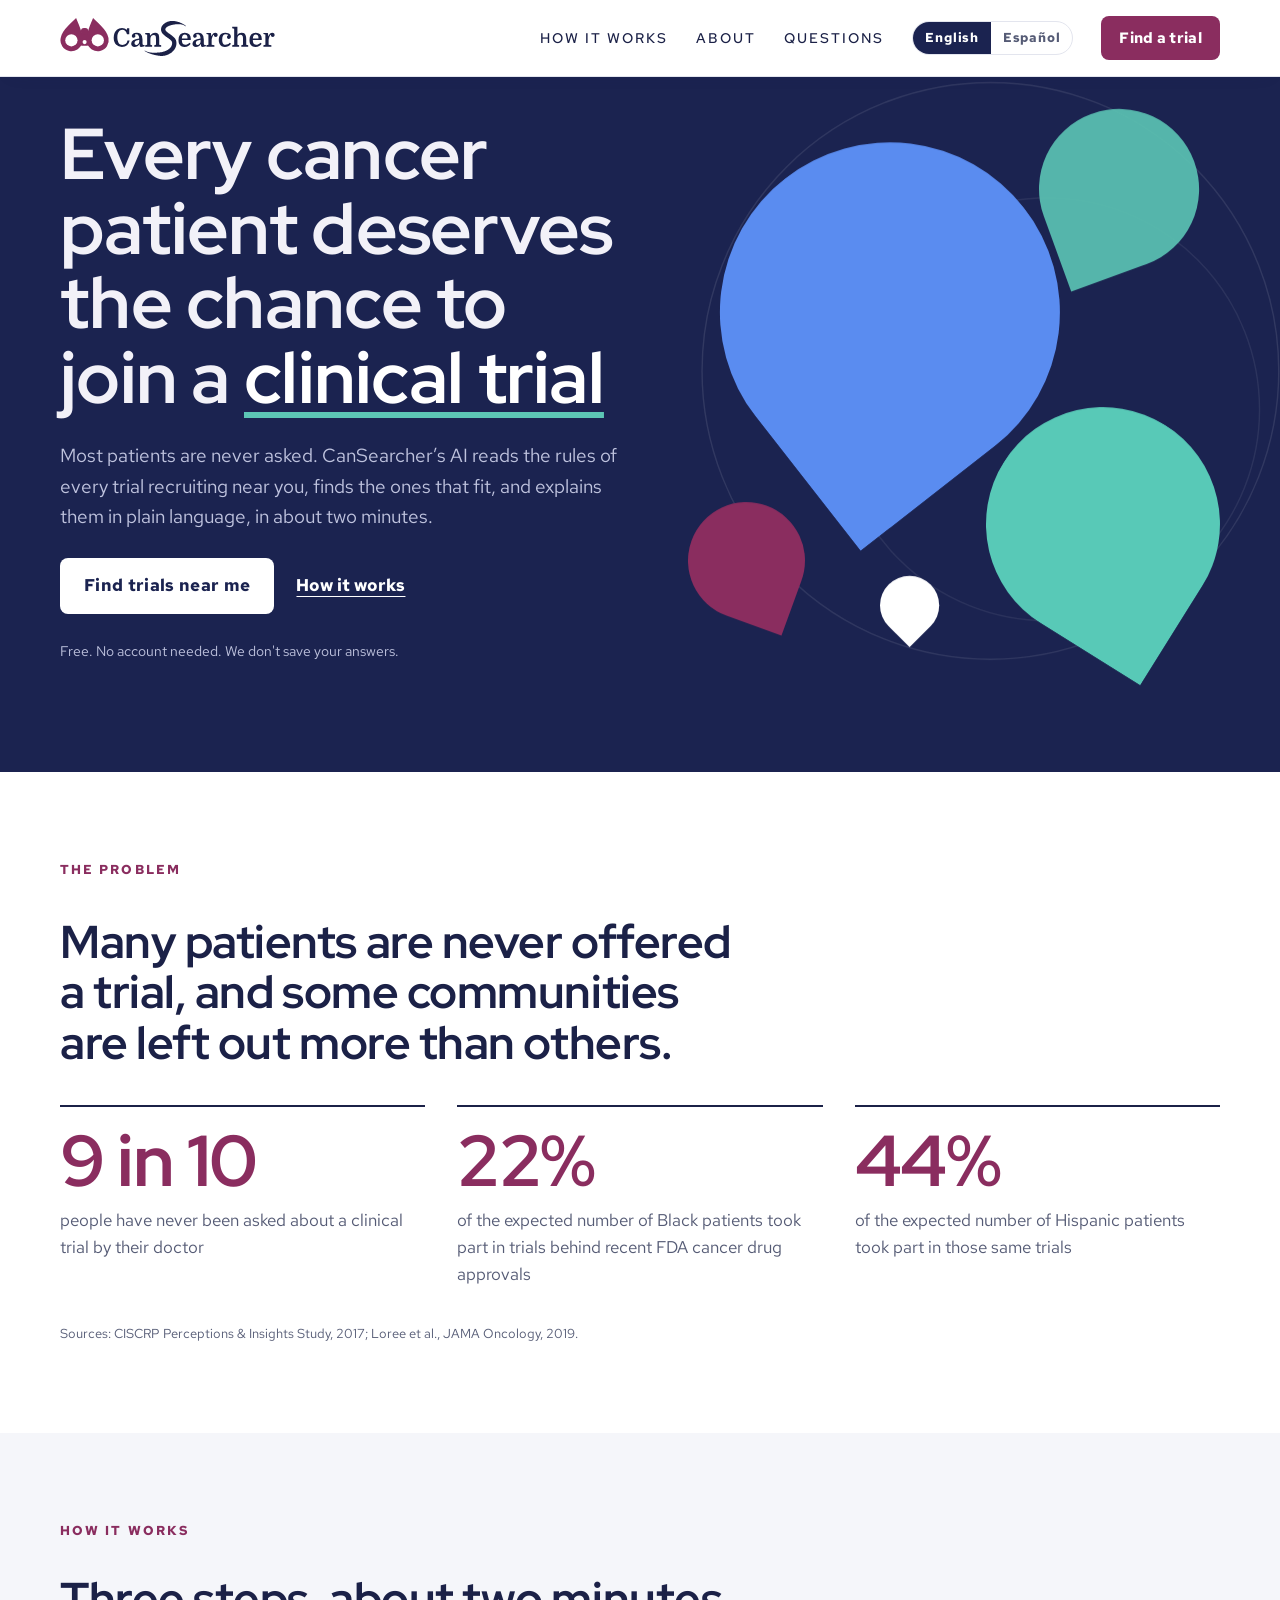
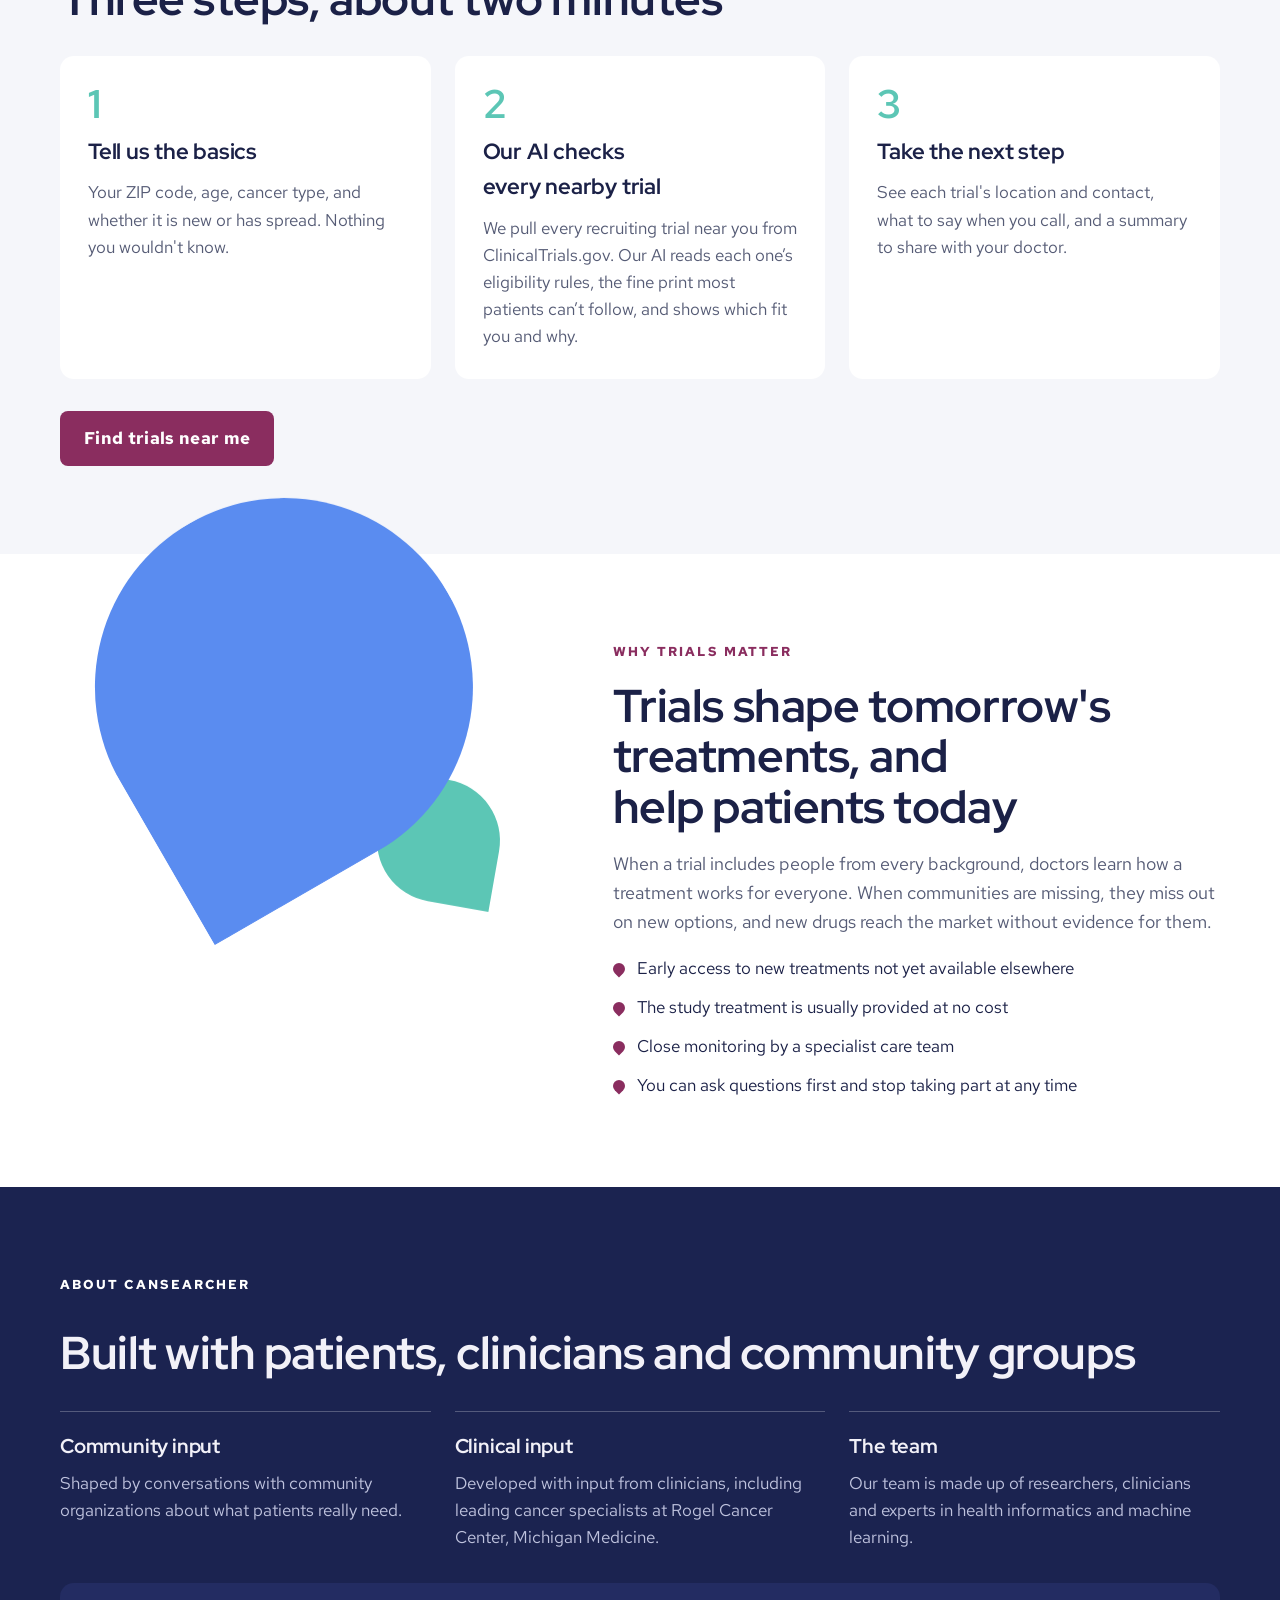
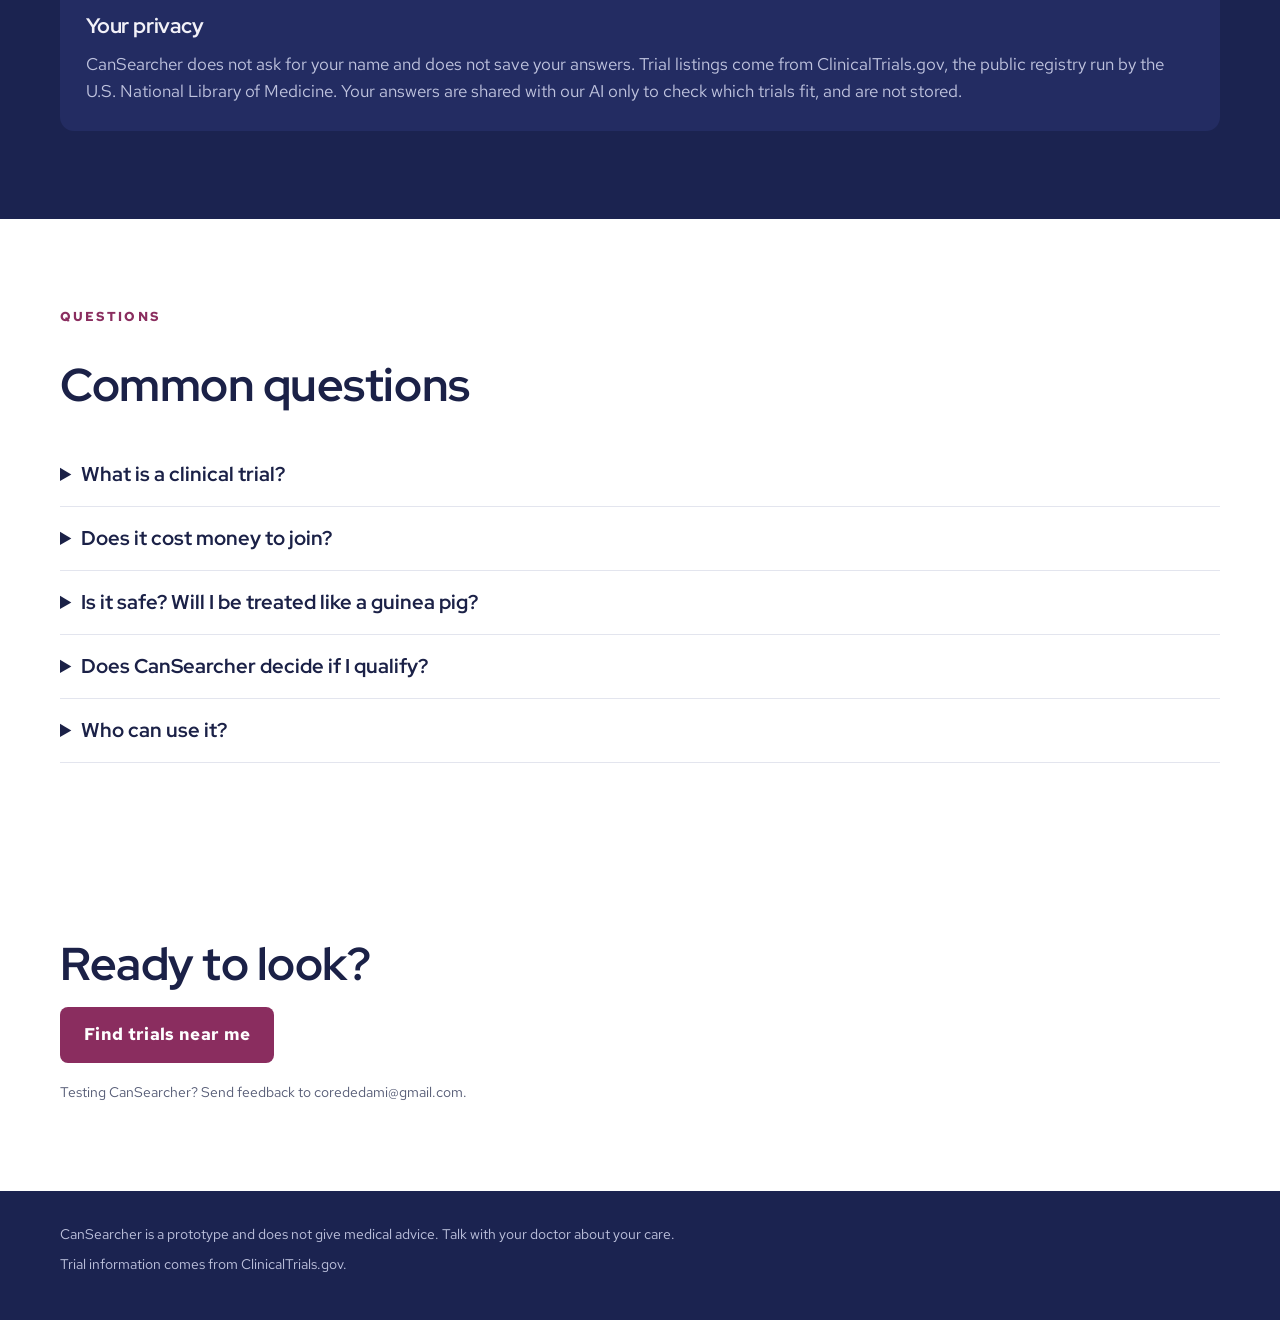
==== index.html @ 99eeb1a7 "Add files via upload" ====
<!doctype html>
<html lang="en">
<head>
<meta charset="utf-8">
<meta name="viewport" content="width=device-width,initial-scale=1,viewport-fit=cover">
<title>CanSearcher · Cancer Clinical Trials Near You</title>
<meta name="description" content="CanSearcher helps patients from every community find cancer clinical trials recruiting near them, explained in plain language.">
<link rel="preconnect" href="https://fonts.googleapis.com">
<link rel="stylesheet" href="https://fonts.googleapis.com/css2?family=Red+Hat+Display:wght@500;700&family=Red+Hat+Text:wght@400;500;700&family=Domine:wght@700&display=swap">
<link rel="stylesheet" href="shared.css">
<link rel="icon" type="image/svg+xml" href="logo.svg">
<style>
main{overflow-x:clip}
section{padding-block:88px}
.eyebrow{font-size:13px;font-weight:700;letter-spacing:.16em;text-transform:uppercase;color:var(--accent)}
h2.sec{font-size:clamp(30px,4vw,46px);line-height:1.1}

/* Announcement strip */
.strip{background:var(--teal);color:#1B2350;font-weight:700;font-size:15px}
.strip .inner{display:flex;justify-content:center;align-items:center;gap:14px;padding-block:9px;flex-wrap:wrap;text-align:center}
.strip a{color:#FFFFFF;background:#1B2350;border-radius:6px;padding:3px 10px;font-size:12px;letter-spacing:.14em;text-transform:uppercase;text-decoration:none}

/* Hero */
.hero{background:var(--navy);color:var(--navy-ink);padding-block:40px 110px;overflow:hidden;position:relative}
.hero .inner{display:grid;grid-template-columns:1.05fr .95fr;gap:40px;align-items:center;position:relative}
.hero-copy{display:flex;flex-direction:column;gap:26px;min-width:0;position:relative;z-index:2}
.hero h1{font-size:clamp(40px,5.6vw,74px);line-height:1.04;font-weight:700}
.hero h1 em{font-style:normal;color:#FFFFFF;text-decoration:underline;text-decoration-color:#5CC6B5;text-decoration-thickness:.09em;text-underline-offset:.12em}
.hero .lede{font-size:19px;color:var(--navy-muted);max-width:32em}
.ctas{display:flex;flex-wrap:wrap;gap:22px;align-items:center}
.textlink{color:var(--pink);font-weight:700;font-size:17px;text-underline-offset:5px}
.note{font-size:14px;color:var(--navy-muted)}
.art{position:relative;width:100%;max-width:560px;aspect-ratio:1/1.02;justify-self:end}
.rings{position:absolute;inset:-12% -20% -12% -10%;width:130%;height:124%;pointer-events:none}
.pin{position:absolute;border-radius:50% 50% 50% 0;overflow:hidden}
.pin img{position:absolute;width:142%;height:142%;left:-21%;top:-21%;object-fit:cover;max-width:none}
.tint img{filter:grayscale(1) contrast(.95) brightness(1.32)}
.tint::after{content:"";position:absolute;inset:0;mix-blend-mode:multiply;pointer-events:none}
.tint.blue::after{background:#5A8CF0}
.tint.teal::after{background:#58C9B7}
.tint.soft img{filter:grayscale(1) contrast(1) brightness(1.28) blur(.6px)}
.p1{width:64%;aspect-ratio:1;left:6%;top:6%;transform:rotate(-38deg)}
.p1 img{transform:rotate(38deg);object-position:58% 40%}
.p2{width:44%;aspect-ratio:1;right:0;bottom:2%;transform:rotate(-58deg)}
.p2 img{transform:rotate(58deg);object-position:60% 35%}
.d1{width:30%;aspect-ratio:1;right:4%;top:0;transform:rotate(-20deg);background:var(--teal);opacity:.9}
.d2{width:22%;aspect-ratio:1;left:0;bottom:6%;transform:rotate(-70deg);background:var(--accent)}
.d3{width:11%;aspect-ratio:1;left:36%;top:86%;transform:rotate(-45deg);background:var(--pink)}

/* Stats */
.stats .inner{display:flex;flex-direction:column;gap:36px}
.stats h2{max-width:22em}
.stat-row{display:grid;grid-template-columns:repeat(3,1fr);gap:32px}
.stat{border-top:2px solid var(--ink);padding-top:18px;display:flex;flex-direction:column;gap:10px}
.stat b{font:700 clamp(48px,6vw,72px)/1 var(--display);color:var(--accent);letter-spacing:-.02em}
.stat p{color:var(--muted)}
.src{font-size:13px;color:var(--muted)}

/* How it works */
.steps{background:var(--surface)}
.steps .inner,.about .inner,.faq .inner{display:flex;flex-direction:column;gap:32px}
.step-row{display:grid;grid-template-columns:repeat(3,1fr);gap:24px}
.step{display:flex;flex-direction:column;gap:10px;background:var(--bg);border-radius:14px;padding:28px}
.step .n{font:700 40px/1 var(--display);color:var(--teal)}
.step h3{font-size:22px}
.step p{color:var(--muted)}

/* Why */
.why .inner{display:grid;grid-template-columns:.9fr 1.1fr;gap:56px;align-items:center}
.why-art{position:relative;aspect-ratio:1;max-width:440px;width:100%}
.why-art .w1{width:86%;aspect-ratio:1;left:8%;top:4%;transform:rotate(-30deg)}
.why-art .w1 img{transform:rotate(30deg);object-position:22% 12%}
.why-art .wd{width:28%;aspect-ratio:1;right:0;bottom:4%;transform:rotate(-80deg);background:var(--teal)}
.why-copy{display:flex;flex-direction:column;gap:18px}
.why-copy p{color:var(--muted);font-size:18px}
.why ul{margin:0;padding:0;list-style:none;display:flex;flex-direction:column;gap:12px}
.why li{display:flex;gap:12px;align-items:flex-start}
.why li::before{content:"";flex:none;width:12px;height:12px;margin-top:8px;border-radius:50% 50% 50% 0;transform:rotate(-45deg);background:var(--accent)}

/* About */
.about{background:var(--navy);color:var(--navy-ink)}
.about .eyebrow{color:var(--pink)}
.about-grid{display:grid;grid-template-columns:repeat(3,1fr);gap:24px}
.who{display:flex;flex-direction:column;gap:8px;border-top:1px solid rgba(255,255,255,.25);padding-top:18px}
.who h3{font-size:20px}
.who p{color:var(--navy-muted)}
.privacy{background:var(--navy-2);border-radius:14px;padding:26px;display:flex;flex-direction:column;gap:8px}
.privacy h3{font-size:21px}
.privacy p{color:var(--navy-muted)}

/* FAQ */
.faq details{border-bottom:1px solid var(--line);padding-block:18px}
.faq summary{cursor:pointer;font:700 20px/1.35 var(--display)}
.faq details p{color:var(--muted);padding-top:10px;max-width:46em}
.closing{background:var(--bg)}
.closing .inner{display:flex;flex-direction:column;gap:18px;align-items:flex-start}
.closing .note{color:var(--muted)}


/* Motion: floating pins, gentle parallax, sections that rise into view */
@keyframes float{0%,100%{translate:0 0}50%{translate:0 -14px}}
@keyframes floatB{0%,100%{translate:0 0}50%{translate:0 10px}}
.art .p1{animation:float 7s ease-in-out infinite}
.art .p2{animation:floatB 6s ease-in-out infinite .6s}
.art .d1{animation:floatB 8s ease-in-out infinite 1s}
.art .d2{animation:float 6.5s ease-in-out infinite .3s}
.art .d3{animation:float 4.5s ease-in-out infinite 1.4s}
.why-art .w1{animation:float 8s ease-in-out infinite}
.why-art .wd{animation:floatB 6s ease-in-out infinite .8s}
.art,.why-art{will-change:transform;transition:transform .2s linear}
.motion .reveal{opacity:0;translate:0 28px;transition:opacity .8s ease,translate .8s ease}
.motion .reveal.in{opacity:1;translate:0 0}
.step{transition:transform .25s ease,box-shadow .25s ease}
.step:hover{transform:translateY(-6px);box-shadow:0 16px 32px -20px rgba(27,35,80,.35)}
.btn{transition:transform .2s ease,box-shadow .2s ease}
.btn:hover{transform:translateY(-2px);box-shadow:0 10px 24px -12px rgba(0,0,0,.45)}
@media (prefers-reduced-motion:reduce){.motion .reveal{opacity:1;translate:none}}
@media (max-width:560px){.strip a{display:none}.strip{font-size:14px}}
@media (max-width:900px){
  .hero .inner,.why .inner{grid-template-columns:1fr}
  .art{justify-self:center;max-width:420px}
  .stat-row,.step-row,.about-grid{grid-template-columns:1fr}
  section{padding-block:56px}
  .why-art{max-width:340px;justify-self:center}
}
</style>
</head>
<body>
<header class="topbar gutter">
  <div class="inner">
    <a class="logo" href="index.html"><img class="logo-full" src="logo-full.svg" alt="CanSearcher" width="216" height="38"></a>
    <nav class="nav">
      <a class="link opt" href="#how" data-i18n="nav_how">How it works</a>
      <a class="link opt" href="#about" data-i18n="nav_about">About</a>
      <a class="link opt" href="#faq" data-i18n="nav_faq">Questions</a>
      <div class="lang" role="group" aria-label="Language"><button type="button" data-lang="en"><span class="lfull">English</span><span class="lshort">EN</span></button><button type="button" data-lang="es"><span class="lfull">Español</span><span class="lshort">ES</span></button></div>
      <a class="btn" href="search.html" data-i18n="nav_cta">Find a trial</a>
    </nav>
  </div>
</header>

<main>
<section class="hero gutter">
  <div class="inner">
    <div class="hero-copy">
      <h1 data-i18n-html="h1">Every cancer patient deserves the chance to join a <em>clinical trial</em></h1>
      <p class="lede" data-i18n="lede">Most patients are never asked. CanSearcher’s AI reads the rules of every trial recruiting near you, finds the ones that fit, and explains them in plain language, in about two minutes.</p>
      <div class="ctas"><a class="btn on-dark" href="search.html" data-i18n="cta">Find trials near me</a><a class="textlink" href="#how" data-i18n="cta2">How it works</a></div>
      <p class="note" data-i18n="note">Free. No account needed. We don't save your answers.</p>
    </div>
    <div class="art" aria-hidden="true">
      <svg class="rings" viewBox="0 0 700 700" fill="none"><circle cx="360" cy="340" r="300" stroke="rgba(255,255,255,.10)" stroke-width="1.5"/><circle cx="420" cy="380" r="220" stroke="rgba(255,255,255,.08)" stroke-width="1.5"/></svg>
      <div class="pin d1"></div>
      <div class="pin d2"></div>
      <div class="pin p1 tint blue"><img src="img/doctor-patient.jpg" alt=""></div>
      <div class="pin p2 tint teal"><img src="img/care-team.jpg" alt=""></div>
      <div class="pin d3"></div>
    </div>
  </div>
</section>

<section class="stats gutter" aria-labelledby="statsH">
  <div class="inner">
    <span class="eyebrow" data-i18n="stats_eb">The problem</span>
    <h2 class="sec reveal" id="statsH" data-i18n="stats_h">Many patients are never offered a trial, and some communities are left out more than others.</h2>
    <div class="stat-row reveal">
      <div class="stat"><b>9 in 10</b><p data-i18n="s1">people have never been asked about a clinical trial by their doctor</p></div>
      <div class="stat"><b>22%</b><p data-i18n="s2">of the expected number of Black patients took part in trials behind recent FDA cancer drug approvals</p></div>
      <div class="stat"><b>44%</b><p data-i18n="s3">of the expected number of Hispanic patients took part in those same trials</p></div>
    </div>
    <p class="src" data-i18n="src">Sources: CISCRP Perceptions &amp; Insights Study, 2017; Loree et al., JAMA Oncology, 2019.</p>
  </div>
</section>

<section class="steps gutter" id="how" aria-labelledby="howH">
  <div class="inner">
    <span class="eyebrow" data-i18n="how_eb">How it works</span>
    <h2 class="sec reveal" id="howH" data-i18n="how_h">Three steps, about two minutes</h2>
    <div class="step-row reveal">
      <div class="step"><span class="n">1</span><h3 data-i18n="st1_h">Tell us the basics</h3><p data-i18n="st1_p">Your ZIP code, age, cancer type, and whether it is new or has spread. Nothing you wouldn't know.</p></div>
      <div class="step"><span class="n">2</span><h3 data-i18n="st2_h">Our AI checks every nearby trial</h3><p data-i18n="st2_p">We pull every recruiting trial near you from ClinicalTrials.gov. Our AI reads each one’s eligibility rules, the fine print most patients can’t follow, and shows which fit you and why.</p></div>
      <div class="step"><span class="n">3</span><h3 data-i18n="st3_h">Take the next step</h3><p data-i18n="st3_p">See each trial's location and contact, what to say when you call, and a summary to share with your doctor.</p></div>
    </div>
    <div><a class="btn" href="search.html" data-i18n="cta">Find trials near me</a></div>
  </div>
</section>

<section class="why gutter" aria-labelledby="whyH">
  <div class="inner">
    <div class="why-art" aria-hidden="true">
      <div class="pin wd"></div>
      <div class="pin w1 tint blue soft"><img src="img/why-care.jpg" alt=""></div>
    </div>
    <div class="why-copy reveal">
      <span class="eyebrow" data-i18n="why_eb">Why trials matter</span>
      <h2 class="sec" id="whyH" data-i18n="why_h">Trials shape tomorrow's treatments, and help patients today</h2>
      <p data-i18n="why_p">When a trial includes people from every background, doctors learn how a treatment works for everyone. When communities are missing, they miss out on new options, and new drugs reach the market without evidence for them.</p>
      <ul>
        <li data-i18n="w1">Early access to new treatments not yet available elsewhere</li>
        <li data-i18n="w2">The study treatment is usually provided at no cost</li>
        <li data-i18n="w3">Close monitoring by a specialist care team</li>
        <li data-i18n="w4">You can ask questions first and stop taking part at any time</li>
      </ul>
    </div>
  </div>
</section>

<section class="about gutter" id="about" aria-labelledby="aboutH">
  <div class="inner">
    <span class="eyebrow" data-i18n="ab_eb">About CanSearcher</span>
    <h2 class="sec" id="aboutH" data-i18n="ab_h">Built with patients, clinicians and community groups</h2>
    <div class="about-grid reveal">
      <div class="who"><h3 data-i18n="ab1_h">Community input</h3><p data-i18n="ab1_p">Shaped by conversations with community organizations about what patients really need.</p></div>
      <div class="who"><h3 data-i18n="ab2_h">Clinical input</h3><p data-i18n="ab2_p">Developed with input from clinicians, including leading cancer specialists at Rogel Cancer Center, Michigan Medicine.</p></div>
      <div class="who"><h3 data-i18n="ab3_h">The team</h3><p data-i18n="ab3_p">Our team is made up of researchers, clinicians and experts in health informatics and machine learning.</p></div>
    </div>
    <div class="privacy reveal">
      <h3 data-i18n="pv_h">Your privacy</h3>
      <p data-i18n="pv_p">CanSearcher does not ask for your name and does not save your answers. Trial listings come from ClinicalTrials.gov, the public registry run by the U.S. National Library of Medicine. Your answers are shared with our AI only to check which trials fit, and are not stored.</p>
    </div>
  </div>
</section>

<section class="faq gutter" id="faq" aria-labelledby="faqH">
  <div class="inner">
    <span class="eyebrow" data-i18n="fq_eb">Questions</span>
    <h2 class="sec" id="faqH" data-i18n="fq_h">Common questions</h2>
    <div>
      <details><summary data-i18n="f1_q">What is a clinical trial?</summary><p data-i18n="f1_a">A research study that tests a new way to prevent, find or treat cancer. Every new cancer treatment available today was first tested in a clinical trial.</p></details>
      <details><summary data-i18n="f2_q">Does it cost money to join?</summary><p data-i18n="f2_a">The study treatment and study-only tests are usually free. Regular care may still be billed to your insurance. Ask the trial team what is covered, including travel and parking.</p></details>
      <details><summary data-i18n="f3_q">Is it safe? Will I be treated like a guinea pig?</summary><p data-i18n="f3_a">Trials follow strict rules and are reviewed by independent boards that protect patients. Before you join, the team must explain the risks and benefits, and you can leave at any time for any reason.</p></details>
      <details><summary data-i18n="f4_q">Does CanSearcher decide if I qualify?</summary><p data-i18n="f4_a">No. CanSearcher shows trials that may fit you. The trial team, together with your doctor, decides if a trial is right for you.</p></details>
      <details><summary data-i18n="f5_q">Who can use it?</summary><p data-i18n="f5_a">Anyone: patients, family members, caregivers and doctors. It is free and works on any phone.</p></details>
    </div>
  </div>
</section>

<section class="closing gutter">
  <div class="inner">
    <h2 class="sec" data-i18n="cl_h">Ready to look?</h2>
    <a class="btn" href="search.html" data-i18n="cta">Find trials near me</a>
    <p class="note" data-i18n="fb">Testing CanSearcher? Send feedback to corededami@gmail.com.</p>
  </div>
</section>
</main>

<footer class="site gutter">
  <div class="inner">
    <p data-i18n="ft1">CanSearcher is a prototype and does not give medical advice. Talk with your doctor about your care.</p>
    <p data-i18n="ft2">Trial information comes from ClinicalTrials.gov.</p>
  </div>
</footer>

<script>
window.CS_DICT = {
en:{
 page_title:'CanSearcher · Cancer Clinical Trials Near You', strip:'Free prototype · Now in English and Spanish', strip_cta:'Try it →',
 nav_how:'How it works', nav_about:'About', nav_faq:'Questions', nav_cta:'Find a trial',
 h1:'Every cancer patient deserves the chance to join a <em>clinical trial</em>',
 lede:'Most patients are never asked. CanSearcher’s AI reads the rules of every trial recruiting near you, finds the ones that fit, and explains them in plain language, in about two minutes.',
 cta:'Find trials near me', cta2:'How it works', note:"Free. No account needed. We don't save your answers.",
 stats_eb:'The problem', stats_h:'Many patients are never offered a trial, and some communities are left out more than others.',
 s1:'people have never been asked about a clinical trial by their doctor', s2:'of the expected number of Black patients took part in trials behind recent FDA cancer drug approvals',
 s3:'of the expected number of Hispanic patients took part in those same trials', src:'Sources: CISCRP Perceptions & Insights Study, 2017; Loree et al., JAMA Oncology, 2019.',
 how_eb:'How it works', how_h:'Three steps, about two minutes',
 st1_h:'Tell us the basics', st1_p:"Your ZIP code, age, cancer type, and whether it is new or has spread. Nothing you wouldn't know.",
 st2_h:'Our AI checks every nearby trial', st2_p:'We pull every recruiting trial near you from ClinicalTrials.gov. Our AI reads each one’s eligibility rules, the fine print most patients can’t follow, and shows which fit you and why.',
 st3_h:'Take the next step', st3_p:"See each trial's location and contact, what to say when you call, and a summary to share with your doctor.",
 why_eb:'Why trials matter', why_h:"Trials shape tomorrow's treatments, and help patients today",
 why_p:'When a trial includes people from every background, doctors learn how a treatment works for everyone. When communities are missing, they miss out on new options, and new drugs reach the market without evidence for them.',
 w1:'Early access to new treatments not yet available elsewhere', w2:'The study treatment is usually provided at no cost', w3:'Close monitoring by a specialist care team', w4:'You can ask questions first and stop taking part at any time',
 ab_eb:'About CanSearcher', ab_h:'Built with patients, clinicians and community groups',
 ab1_h:'Community input', ab1_p:'Shaped by conversations with community organizations about what patients really need.',
 ab2_h:'Clinical input', ab2_p:'Developed with input from clinicians, including leading cancer specialists at Rogel Cancer Center, Michigan Medicine.',
 ab3_h:'The team', ab3_p:'Our team is made up of researchers, clinicians and experts in health informatics and machine learning.',
 pv_h:'Your privacy', pv_p:'CanSearcher does not ask for your name and does not save your answers. Trial listings come from ClinicalTrials.gov, the public registry run by the U.S. National Library of Medicine. Your answers are shared with our AI only to check which trials fit, and are not stored.',
 fq_eb:'Questions', fq_h:'Common questions',
 f1_q:'What is a clinical trial?', f1_a:'A research study that tests a new way to prevent, find or treat cancer. Every new cancer treatment available today was first tested in a clinical trial.',
 f2_q:'Does it cost money to join?', f2_a:'The study treatment and study-only tests are usually free. Regular care may still be billed to your insurance. Ask the trial team what is covered, including travel and parking.',
 f3_q:'Is it safe? Will I be treated like a guinea pig?', f3_a:'Trials follow strict rules and are reviewed by independent boards that protect patients. Before you join, the team must explain the risks and benefits, and you can leave at any time for any reason.',
 f4_q:'Does CanSearcher decide if I qualify?', f4_a:'No. CanSearcher shows trials that may fit you. The trial team, together with your doctor, decides if a trial is right for you.',
 f5_q:'Who can use it?', f5_a:'Anyone: patients, family members, caregivers and doctors. It is free and works on any phone.',
 cl_h:'Ready to look?', fb:'Testing CanSearcher? Send feedback to corededami@gmail.com.',
 ft1:'CanSearcher is a prototype and does not give medical advice. Talk with your doctor about your care.', ft2:'Trial information comes from ClinicalTrials.gov.'
},
es:{
 page_title:'CanSearcher · Estudios clínicos de cáncer cerca de usted', strip:'Prototipo gratuito · Ahora en inglés y español', strip_cta:'Pruébelo →',
 nav_how:'Cómo funciona', nav_about:'Quiénes somos', nav_faq:'Preguntas', nav_cta:'Buscar un estudio',
 h1:'Todo paciente con cáncer merece la oportunidad de participar en un <em>estudio clínico</em>',
 lede:'A la mayoría nunca se lo ofrecen. La IA de CanSearcher lee los requisitos de cada estudio que recluta cerca de usted, encuentra los que le sirven y se los explica en lenguaje sencillo, en unos dos minutos.',
 cta:'Buscar estudios cerca de mí', cta2:'Cómo funciona', note:'Gratis. Sin crear cuenta. No guardamos sus respuestas.',
 stats_eb:'El problema', stats_h:'A muchos pacientes nunca les ofrecen un estudio, y algunas comunidades quedan más excluidas que otras.',
 s1:'personas nunca han recibido de su médico información sobre un estudio clínico', s2:'del número esperado de pacientes afroamericanos participó en los estudios de aprobaciones recientes de medicamentos contra el cáncer',
 s3:'del número esperado de pacientes hispanos participó en esos mismos estudios', src:'Fuentes: CISCRP Perceptions & Insights Study, 2017; Loree et al., JAMA Oncology, 2019.',
 how_eb:'Cómo funciona', how_h:'Tres pasos, unos dos minutos',
 st1_h:'Díganos lo básico', st1_p:'Su código postal, edad, tipo de cáncer y si es nuevo o se ha extendido. Nada que usted no sepa.',
 st2_h:'Nuestra IA revisa cada estudio cercano', st2_p:'Traemos todos los estudios que reclutan cerca de usted desde ClinicalTrials.gov. Nuestra IA lee los requisitos de cada uno, la letra pequeña que pocos pacientes entienden, y le muestra cuáles le sirven y por qué.',
 st3_h:'Dé el siguiente paso', st3_p:'Vea el lugar y el contacto de cada estudio, qué decir cuando llame y un resumen para compartir con su médico.',
 why_eb:'Por qué importan los estudios', why_h:'Los estudios forman los tratamientos del mañana y ayudan a pacientes hoy',
 why_p:'Cuando un estudio incluye personas de todos los orígenes, los médicos aprenden cómo funciona un tratamiento para todos. Cuando faltan comunidades, pierden opciones nuevas, y los medicamentos llegan al mercado sin evidencia para ellas.',
 w1:'Acceso temprano a tratamientos nuevos que aún no existen en otro lugar', w2:'El tratamiento del estudio suele ser gratuito', w3:'Seguimiento cercano por un equipo especializado', w4:'Puede hacer preguntas primero y dejar el estudio en cualquier momento',
 ab_eb:'Sobre CanSearcher', ab_h:'Creado con pacientes, médicos y grupos comunitarios',
 ab1_h:'Aportes de la comunidad', ab1_p:'Diseñado a partir de conversaciones con organizaciones comunitarias sobre lo que los pacientes realmente necesitan.',
 ab2_h:'Aportes clínicos', ab2_p:'Desarrollado con aportes de médicos, incluidos destacados especialistas en cáncer del Rogel Cancer Center, Michigan Medicine.',
 ab3_h:'El equipo', ab3_p:'Nuestro equipo está formado por investigadores, médicos y expertos en informática de la salud y aprendizaje automático.',
 pv_h:'Su privacidad', pv_p:'CanSearcher no pide su nombre ni guarda sus respuestas. Los estudios vienen de ClinicalTrials.gov, el registro público de la Biblioteca Nacional de Medicina de EE. UU. Sus respuestas se comparten con nuestra IA solo para ver qué estudios le sirven, y no se guardan.',
 fq_eb:'Preguntas', fq_h:'Preguntas frecuentes',
 f1_q:'¿Qué es un estudio clínico?', f1_a:'Una investigación que prueba una nueva forma de prevenir, detectar o tratar el cáncer. Todos los tratamientos contra el cáncer que existen hoy se probaron primero en un estudio clínico.',
 f2_q:'¿Cuesta dinero participar?', f2_a:'El tratamiento del estudio y las pruebas propias del estudio suelen ser gratuitos. La atención regular puede facturarse a su seguro. Pregunte al equipo qué está cubierto, incluido el transporte y el estacionamiento.',
 f3_q:'¿Es seguro? ¿Me tratarán como un conejillo de indias?', f3_a:'Los estudios siguen reglas estrictas y los revisan comités independientes que protegen a los pacientes. Antes de participar, el equipo debe explicarle los riesgos y beneficios, y puede salir en cualquier momento y por cualquier motivo.',
 f4_q:'¿CanSearcher decide si califico?', f4_a:'No. CanSearcher muestra estudios que podrían servirle. El equipo del estudio, junto con su médico, decide si un estudio es adecuado para usted.',
 f5_q:'¿Quién puede usarlo?', f5_a:'Cualquier persona: pacientes, familiares, cuidadores y médicos. Es gratis y funciona en cualquier teléfono.',
 cl_h:'¿Listo para buscar?', fb:'¿Está probando CanSearcher? Envíe sus comentarios a corededami@gmail.com.',
 ft1:'CanSearcher es un prototipo y no da consejos médicos. Hable con su médico sobre su atención.', ft2:'La información de los estudios viene de ClinicalTrials.gov.'
}};
</script>
<script src="shared.js"></script>
<script>
(function(){
  var reduce = window.matchMedia && window.matchMedia('(prefers-reduced-motion: reduce)').matches;
  if (reduce || !('IntersectionObserver' in window)) return;
  document.documentElement.classList.add('motion');
  var pending = [].slice.call(document.querySelectorAll('.reveal'));
  function reveal(){
    pending = pending.filter(function(el){
      if (el.getBoundingClientRect().top < window.innerHeight * 0.92){ el.classList.add('in'); return false; }
      return true;
    });
  }
  // Parallax: picture groups drift at a different speed from the page as you scroll
  var layers = [[document.querySelector('.art'), -0.06], [document.querySelector('.why-art'), -0.08]];
  var ticking = false;
  function update(){
    layers.forEach(function(l){
      if (!l[0]) return;
      var r = l[0].getBoundingClientRect();
      var mid = r.top + r.height / 2 - window.innerHeight / 2;
      l[0].style.transform = 'translateY(' + (mid * l[1]).toFixed(1) + 'px)';
    });
    reveal();
    ticking = false;
  }
  window.addEventListener('scroll', function(){ if (!ticking){ ticking = true; requestAnimationFrame(update); } }, { passive: true });
  update();
})();
</script>

</body>
</html>
---- shared.css ----
/* CanSearcher shared styles.
   Navy header and hero, light content pages. Red Hat Display for headlines, Red Hat Text for reading.
   Plum = action on light, white = action on navy, teal = decorative accent. */
:root{
  --bg:#FFFFFF; --surface:#FFFFFF; --ink:#1B2147; --muted:#555B75; --line:#E3E5EE;
  --navy:#1B2350; --navy-2:#232C62; --navy-ink:#F2F1F8; --navy-muted:#BFC3DE;
  --accent:#8A2D5F; --accent-ink:#FFFFFF; --soft:#F4E7EF; --pink:#FFFFFF; --teal:#5CC6B5;
  --ok:#2F6B4F; --ok-soft:#E3F1E9; --mid:#7A5410; --mid-soft:#FBF0DC; --low:#5B5F74; --low-soft:#ECEAF0;
  --display:'Red Hat Display',Arial,sans-serif; --body:'Red Hat Text',Arial,sans-serif; --brand:'Domine',Georgia,serif;
  color-scheme:light;
}
*{box-sizing:border-box}
html{scroll-behavior:smooth}
body{margin:0;background:var(--bg);color:var(--ink);font:17px/1.6 var(--body)}
.gutter{padding-left:max(20px,env(safe-area-inset-left,0px));padding-right:max(20px,env(safe-area-inset-right,0px))}
.inner{max-width:1160px;margin:0 auto}
h1,h2,h3{font-family:var(--display);font-weight:700;letter-spacing:-.01em;text-wrap:balance;margin:0}
p{margin:0}
a{color:var(--accent)}
input,select,button,textarea{font:inherit;color:inherit}
:focus-visible{outline:3px solid var(--teal);outline-offset:2px}
.btn{display:inline-flex;align-items:center;justify-content:center;gap:8px;background:var(--accent);color:var(--accent-ink);border:0;border-radius:8px;padding:14px 24px;font-weight:700;letter-spacing:.02em;text-decoration:none;cursor:pointer}
.btn.on-dark{background:var(--pink);color:var(--navy)}
.btn:disabled{opacity:.6;cursor:progress}
.ghost{display:inline-flex;align-items:center;gap:6px;background:transparent;color:var(--accent);border:1.5px solid var(--accent);border-radius:8px;padding:9px 16px;font-weight:700;text-decoration:none;cursor:pointer}

/* Header: navy band shared by every page */
.topbar{position:sticky;top:env(safe-area-inset-top,0px);z-index:5;background:#FFFFFF;color:var(--ink);border-bottom:1px solid var(--line);box-shadow:0 6px 18px -14px rgba(27,35,80,.35)}
body::before{content:"";position:fixed;inset:0 0 auto;height:env(safe-area-inset-top,0px);z-index:10;background:#FFFFFF}
.topbar .inner{display:flex;align-items:center;justify-content:space-between;gap:16px;padding-block:16px;flex-wrap:wrap}
.logo{font:700 23px/1 var(--brand);color:var(--ink);text-decoration:none;display:inline-flex;align-items:center;gap:7px}
.logo-mark{width:46px;height:auto;flex:none;display:block}
.logo-full{height:40px;width:auto;display:block}
.nav{display:flex;align-items:center;gap:28px;flex-wrap:wrap}
.nav a.link{color:var(--ink);text-decoration:none;font-weight:500;font-size:14px;letter-spacing:.14em;text-transform:uppercase}
.nav a.link:hover{color:var(--accent)}
.lang{display:inline-flex;border:1px solid var(--line);border-radius:999px;overflow:hidden}
.lang button{background:transparent;border:0;padding:6px 12px;font-weight:700;font-size:13px;letter-spacing:.06em;cursor:pointer;color:var(--muted)}
.lang button[aria-pressed="true"]{background:var(--navy);color:#FFFFFF}
.topbar .btn{padding:10px 18px;font-size:15px}
.lang .lshort{display:none}
@media (max-width:480px){.lang .lfull{display:none}.lang .lshort{display:inline}}

.proto{align-self:flex-start;display:inline-block;font-size:12px;font-weight:700;letter-spacing:.12em;text-transform:uppercase;color:var(--mid);background:var(--mid-soft);padding:4px 12px;border-radius:999px}
footer.site{background:var(--navy);color:var(--navy-muted);font-size:14px;padding-block:32px 44px}
footer.site .inner{display:flex;flex-direction:column;gap:8px}
@media (max-width:860px){ .nav a.link.opt{display:none} }
@media (max-width:560px){
  .topbar .inner{flex-wrap:nowrap;gap:8px;padding-block:12px}
  .logo{font-size:19px;gap:6px}
  .logo-mark{width:38px}
  .logo-full{height:29px}
  .nav{gap:8px;flex-wrap:nowrap}
  .topbar .btn{padding:9px 12px;font-size:14px;white-space:nowrap}
  .lang button{padding:5px 9px}
}
@media (prefers-reduced-motion:reduce){html{scroll-behavior:auto}*{transition:none!important;animation:none!important}}

/* White-background variant: soft cool grey only where a panel needs to stand apart */
body input, body select, body textarea{background:#F5F6FA}
body .summary, body .script{background:#F5F6FA}
body .steps{background:#F5F6FA}
body .step{background:#FFFFFF}
body .chips span{background:#FFFFFF}
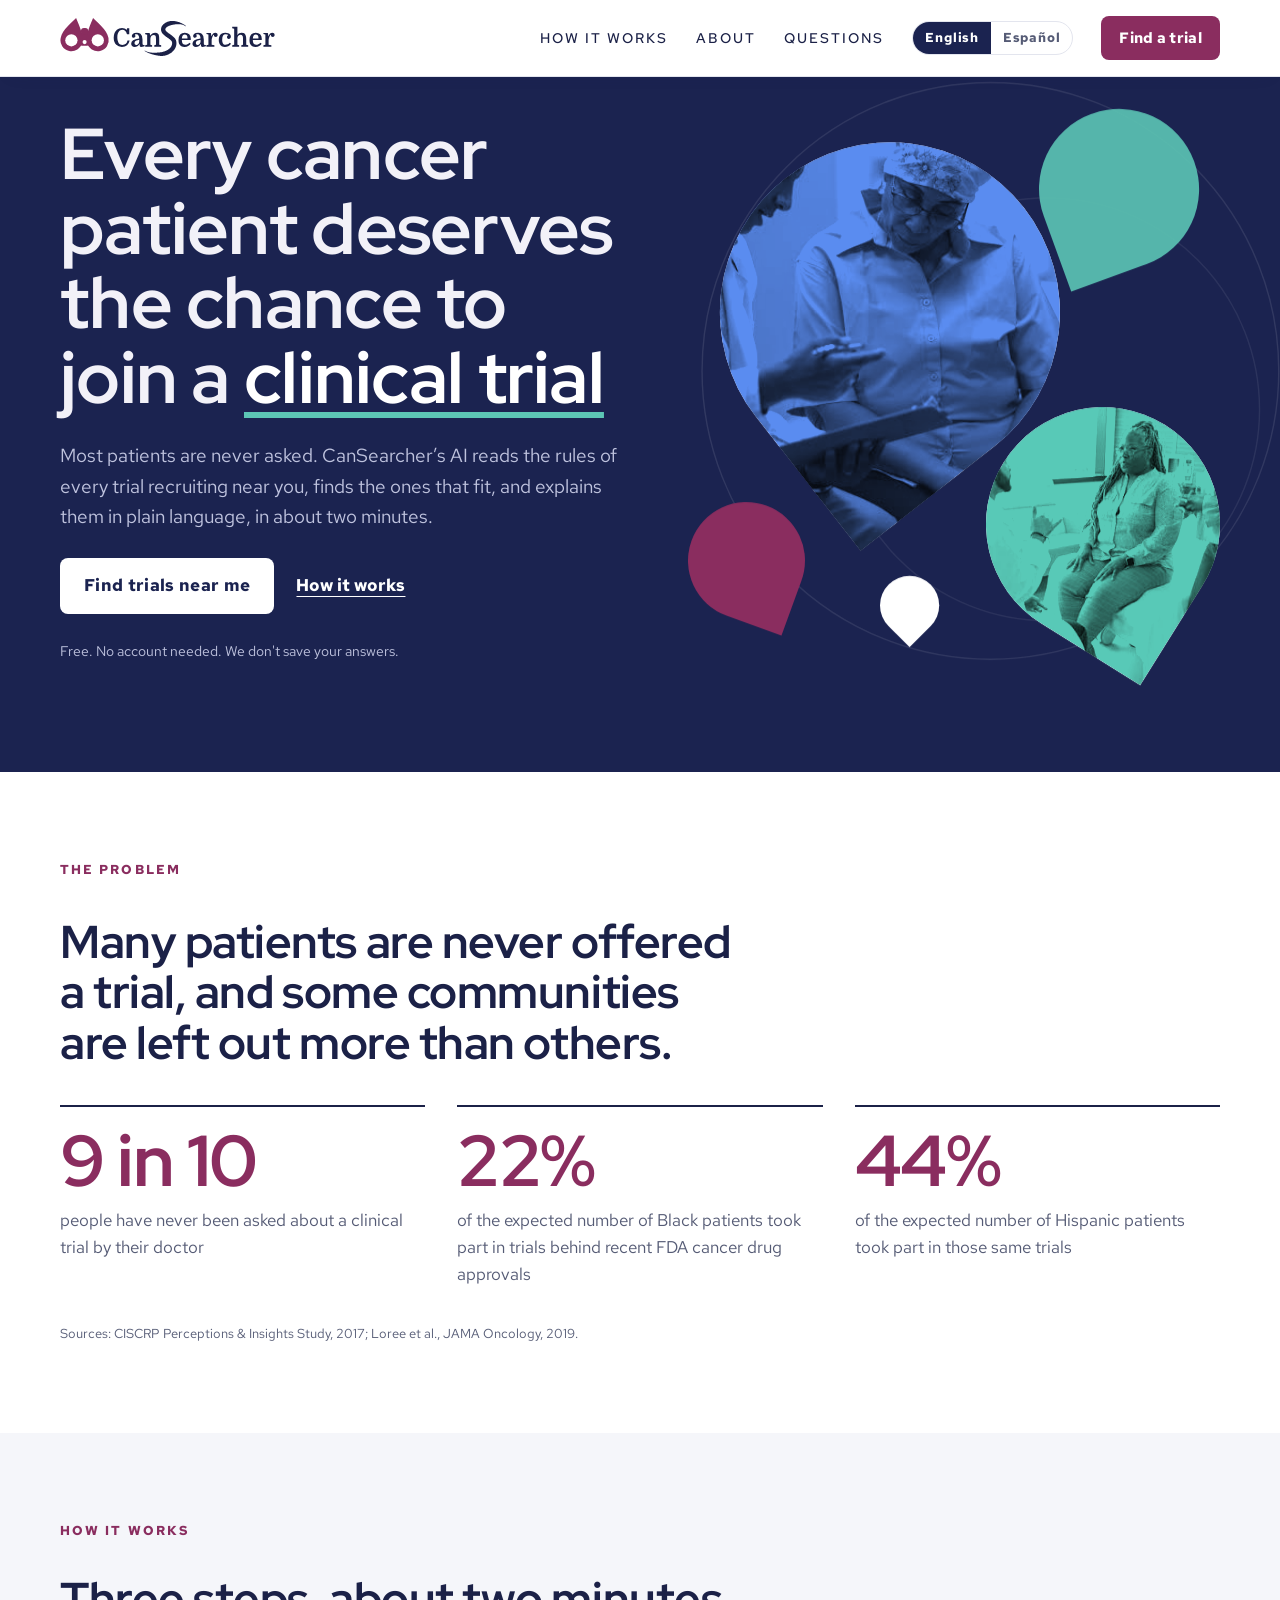
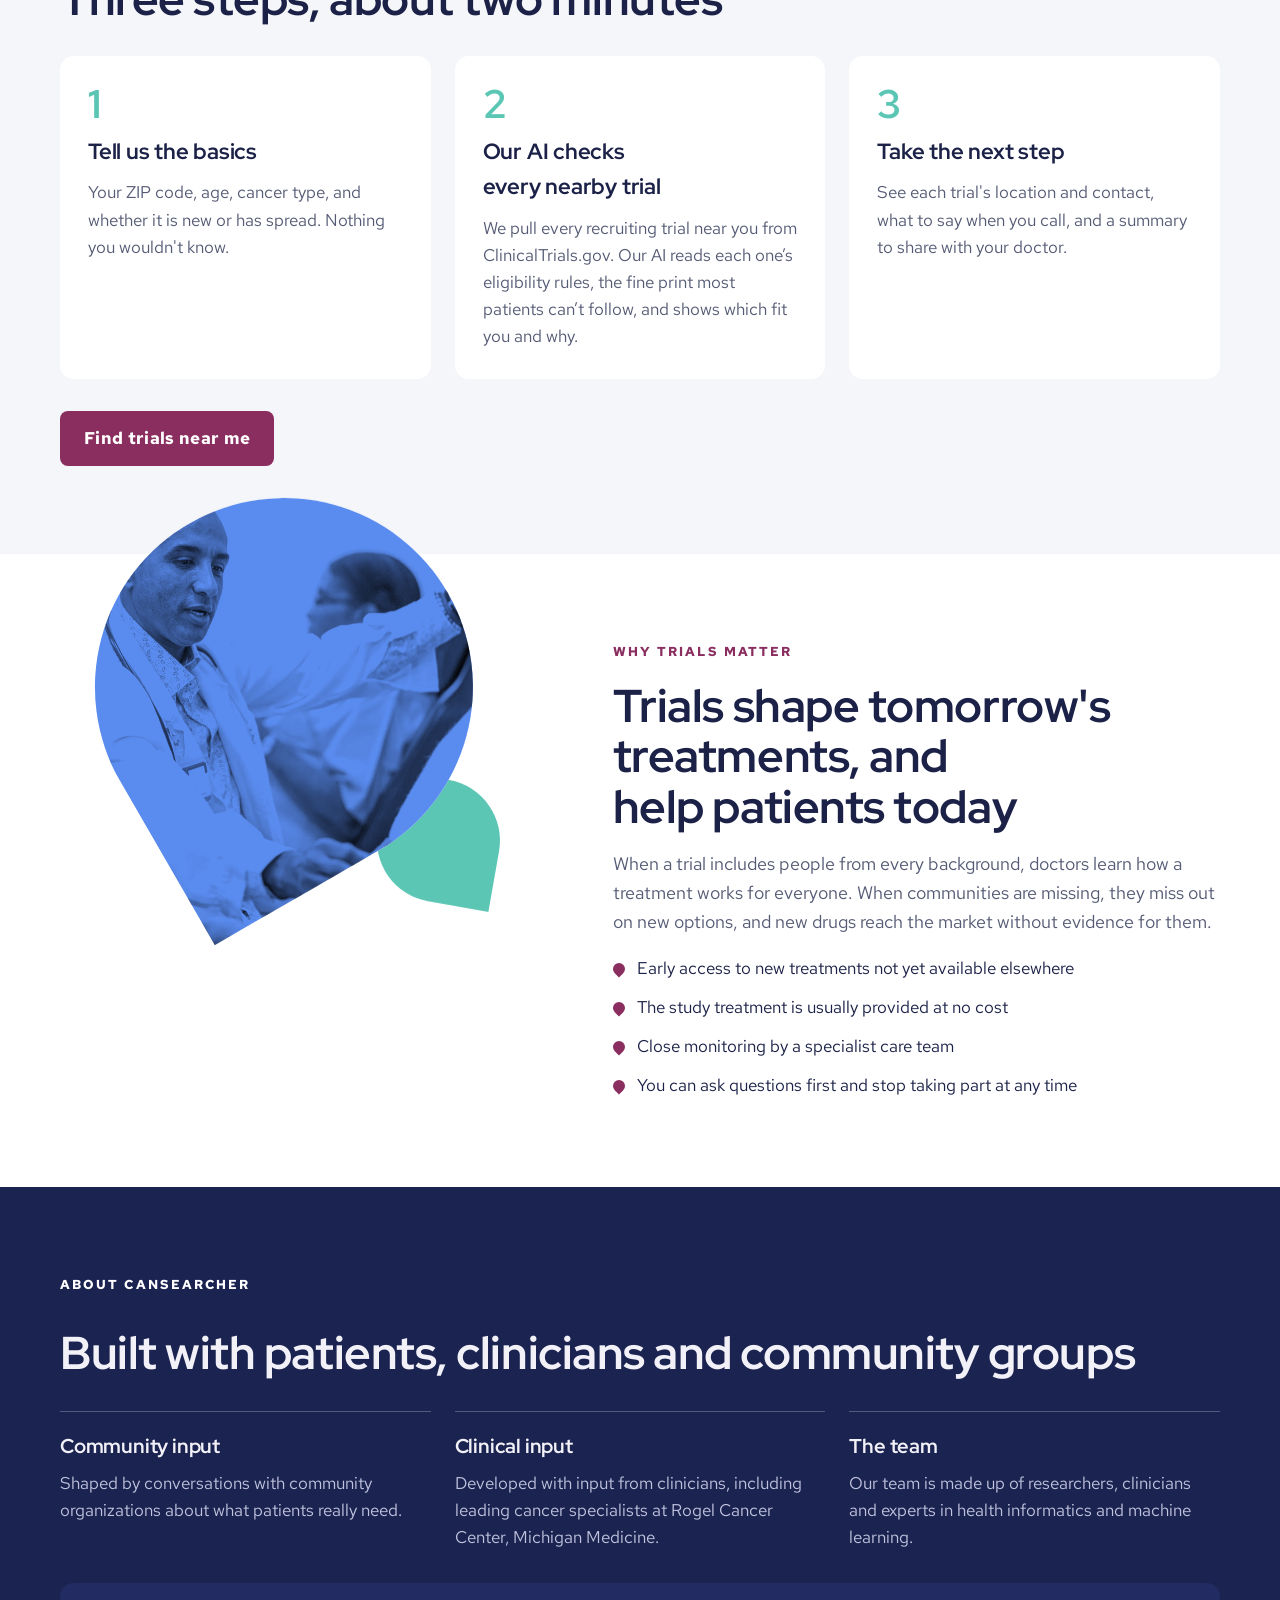
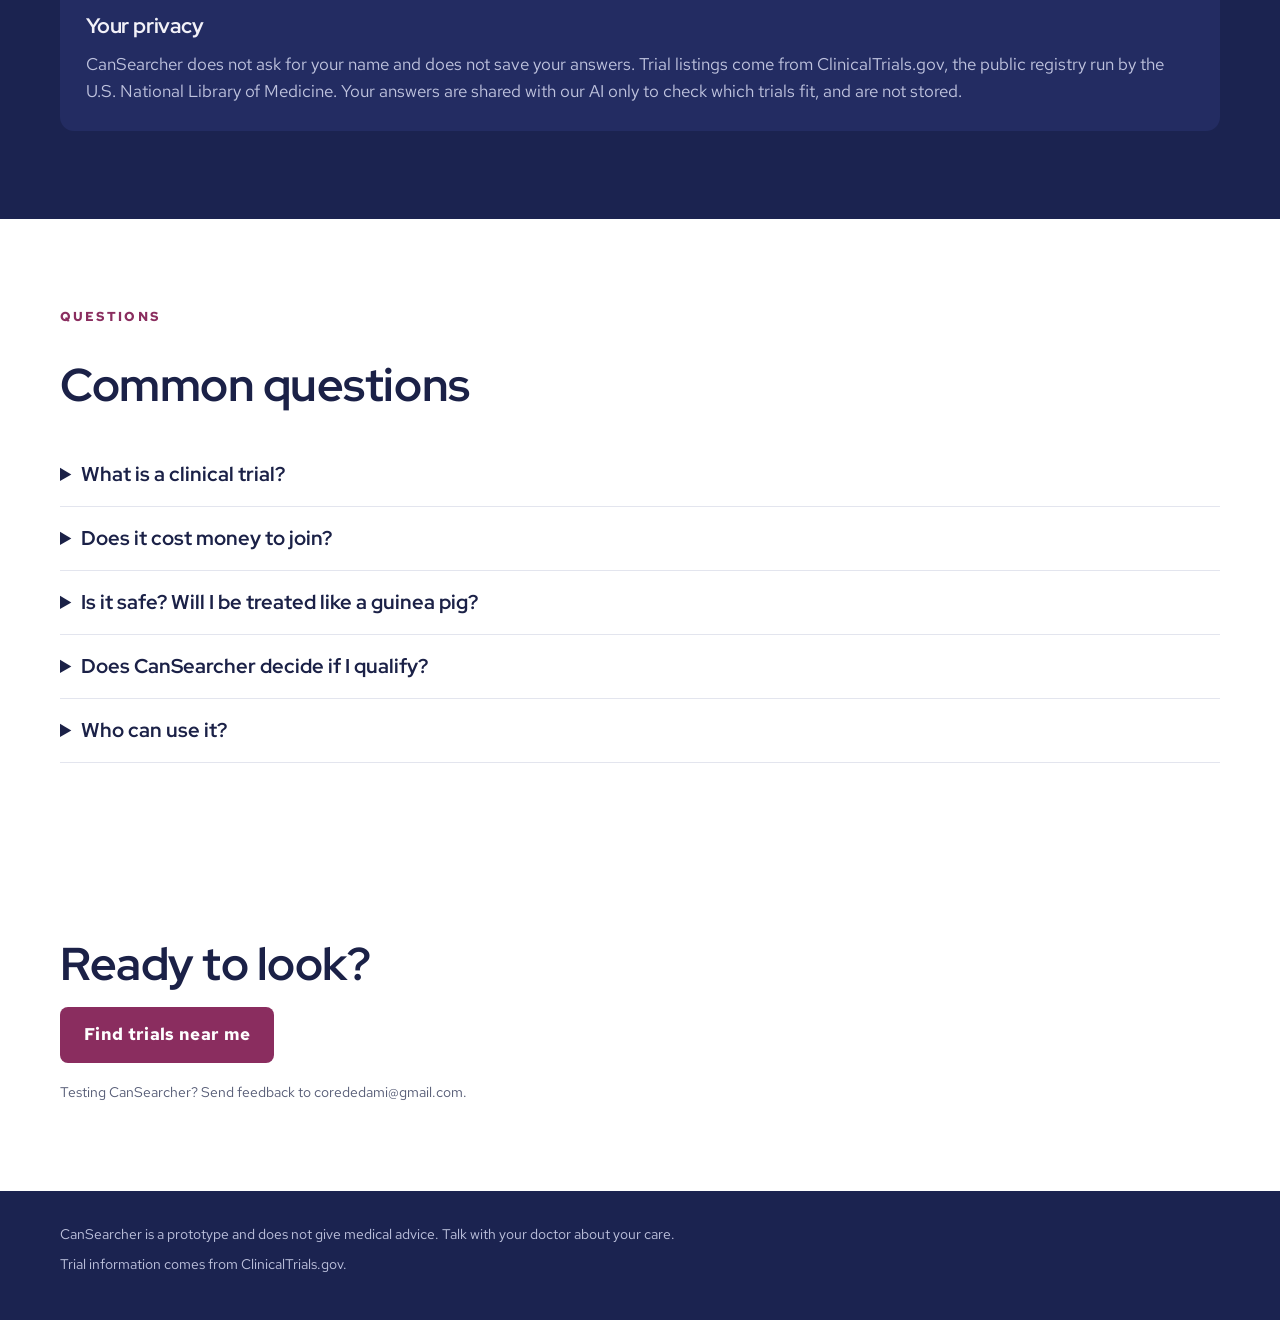
==== commit e2c7c6bd: "Add files via upload" ====
--- a/index.html
+++ b/index.html
@@ -152,8 +152,8 @@
       <svg class="rings" viewBox="0 0 700 700" fill="none"><circle cx="360" cy="340" r="300" stroke="rgba(255,255,255,.10)" stroke-width="1.5"/><circle cx="420" cy="380" r="220" stroke="rgba(255,255,255,.08)" stroke-width="1.5"/></svg>
       <div class="pin d1"></div>
       <div class="pin d2"></div>
-      <div class="pin p1 tint blue"><img src="img/doctor-patient.jpg" alt=""></div>
-      <div class="pin p2 tint teal"><img src="img/care-team.jpg" alt=""></div>
+      <div class="pin p1 tint blue"><img src="doctor-patient.jpg" alt=""></div>
+      <div class="pin p2 tint teal"><img src="care-team.jpg" alt=""></div>
       <div class="pin d3"></div>
     </div>
   </div>
@@ -189,7 +189,7 @@
   <div class="inner">
     <div class="why-art" aria-hidden="true">
       <div class="pin wd"></div>
-      <div class="pin w1 tint blue soft"><img src="img/why-care.jpg" alt=""></div>
+      <div class="pin w1 tint blue soft"><img src="why-care.jpg" alt=""></div>
     </div>
     <div class="why-copy reveal">
       <span class="eyebrow" data-i18n="why_eb">Why trials matter</span>
